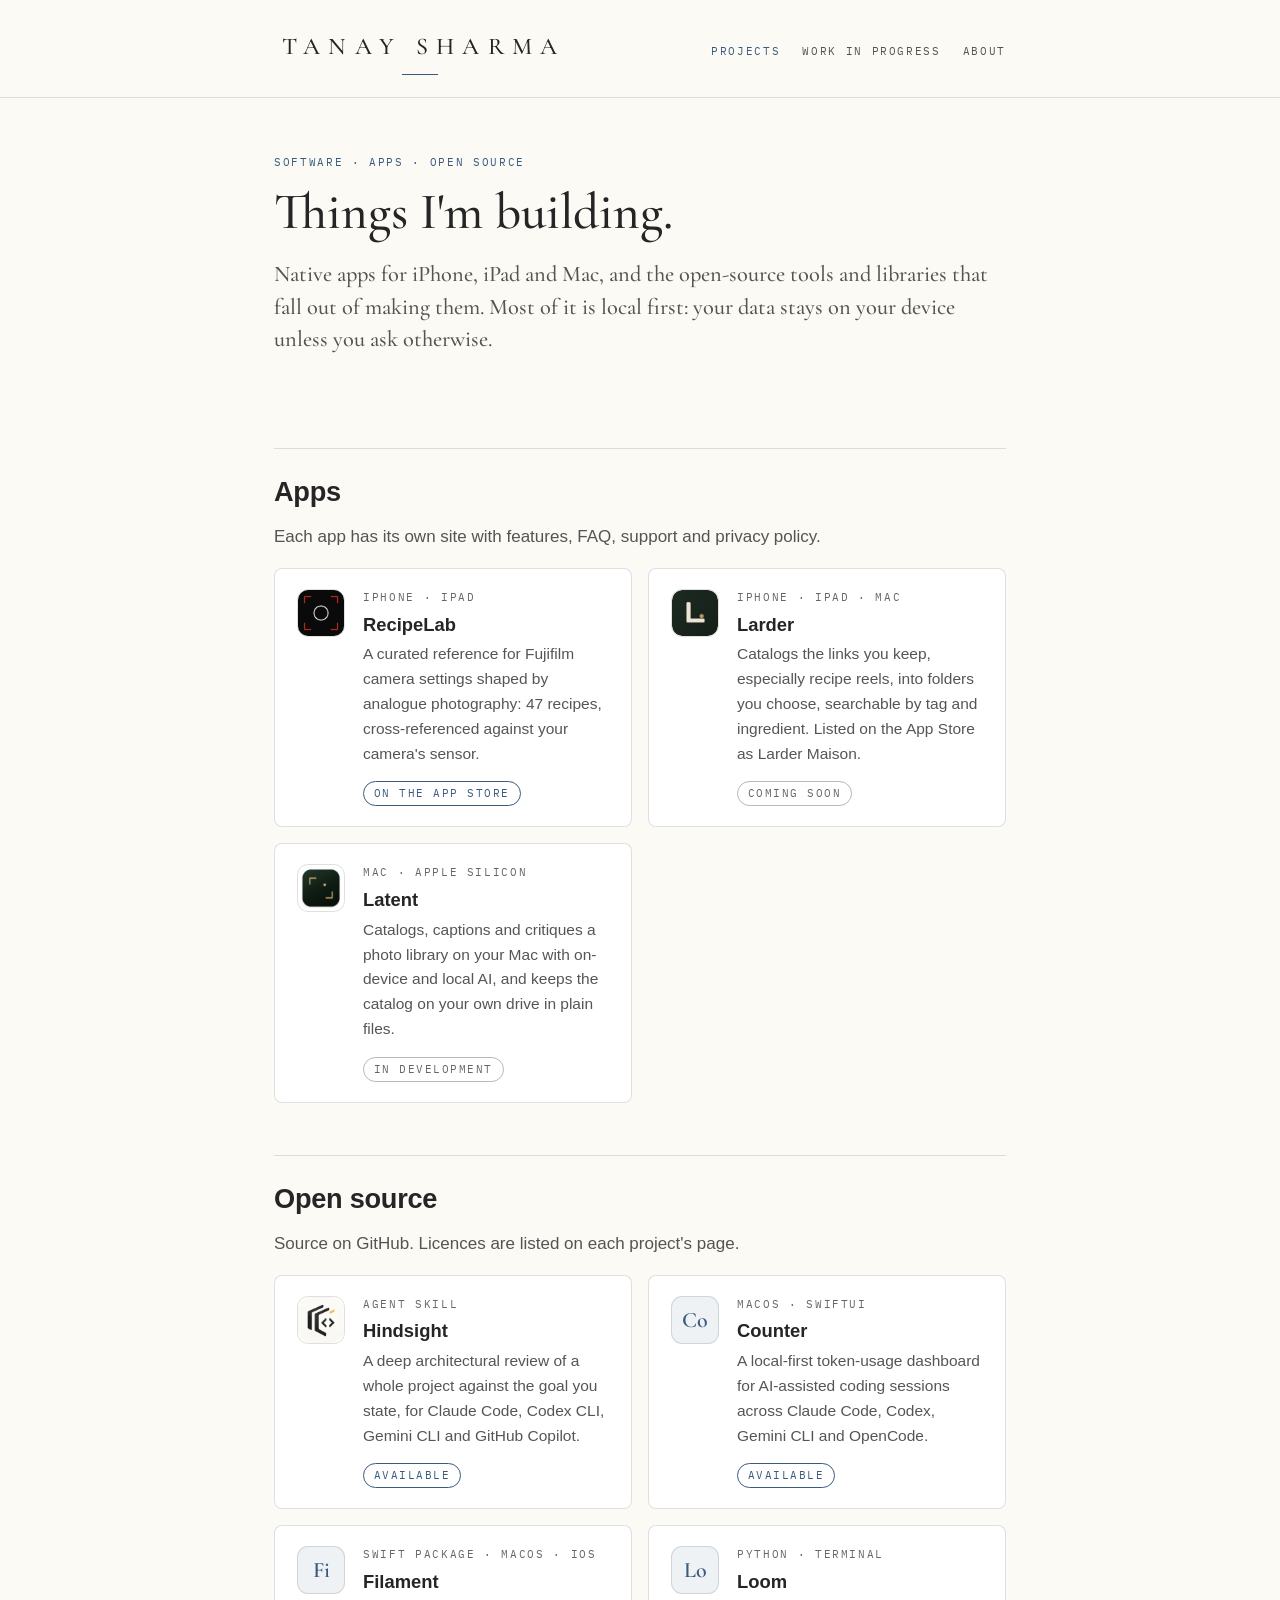
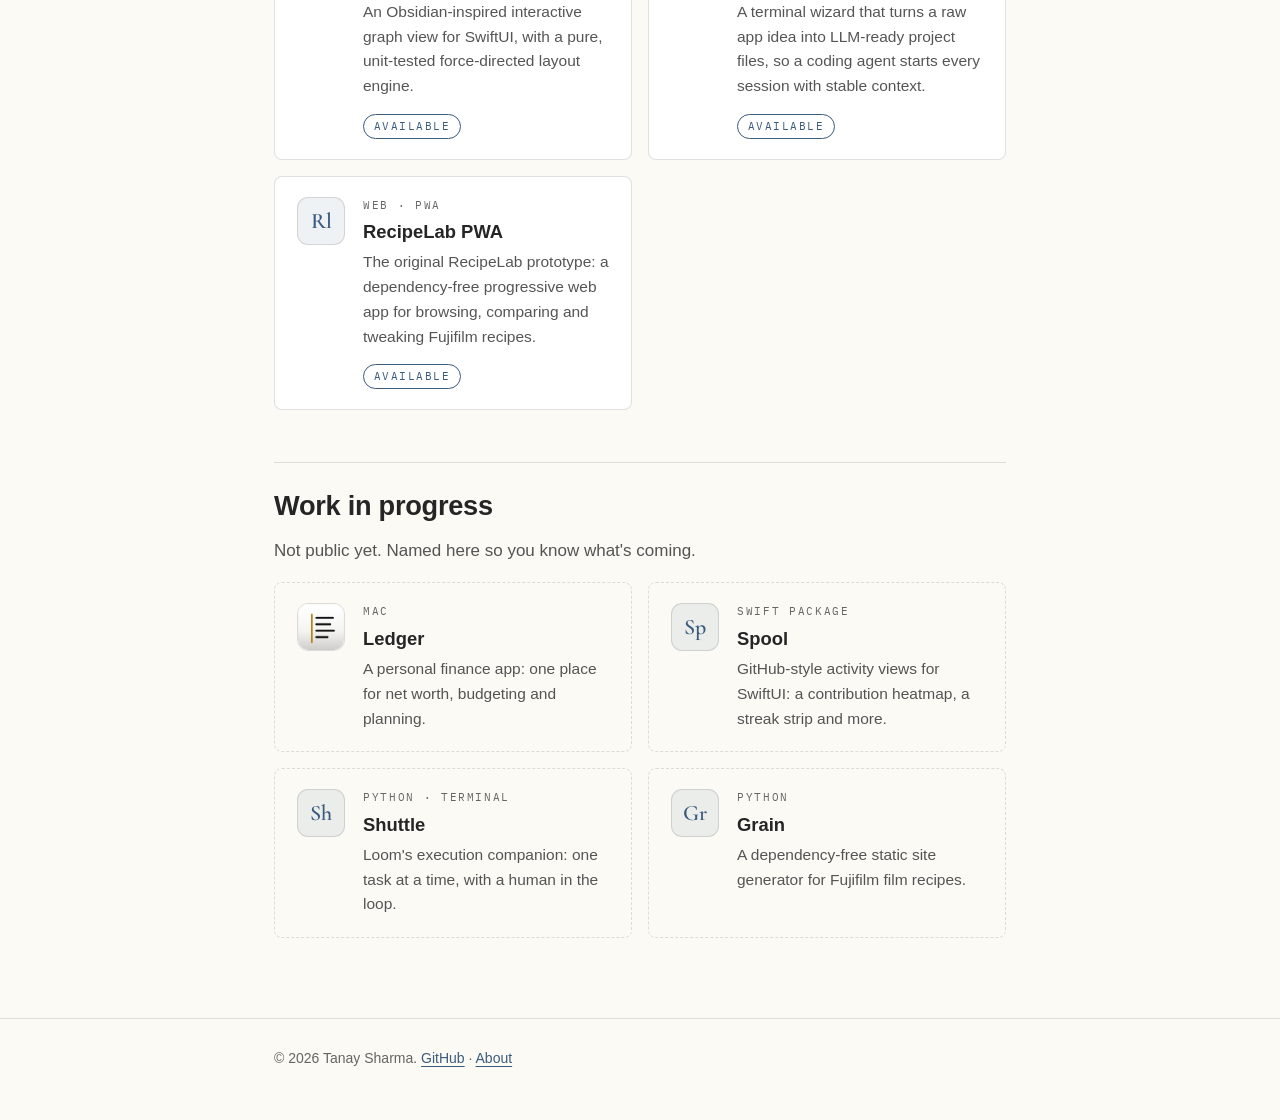
==== index.html @ 6ab2fbcd "Add portfolio site Static portfolio for tansharma.com in the same template as the product sites: ind" ====
<!DOCTYPE html>
<html lang="en">
<head>
<meta charset="utf-8">
<meta name="viewport" content="width=device-width, initial-scale=1">
<title>Tanay Sharma · Projects</title>
<meta name="description" content="Apps, open-source tools and works in progress by Tanay Sharma: RecipeLab, Larder, Latent, Hindsight, Counter, Filament, Loom and more.">
<meta name="color-scheme" content="light dark">
<link rel="icon" href="./assets/favicon-64.png" sizes="64x64">
<link rel="apple-touch-icon" href="./assets/apple-touch-icon.png">
<link rel="stylesheet" href="./site.css">
</head>
<body>
<a class="skip-link" href="#main">Skip to content</a>

<header class="site-header">
  <div class="shell site-header__inner">
    <a class="wordmark" href="./index.html" aria-label="Tanay Sharma home">
      <span class="wordmark__text">TANAY SHARMA</span>
      <span class="wordmark__rule"></span>
    </a>
    <nav class="site-nav" aria-label="Primary">
      <a href="./index.html" aria-current="page">Projects</a>
      <a href="./index.html#wip">Work in progress</a>
      <a href="./about.html">About</a>
    </nav>
  </div>
</header>

<main id="main">
  <div class="shell">

    <section class="hero">
      <p class="meta meta--accent">SOFTWARE · APPS · OPEN SOURCE</p>
      <h1>Things I'm building.</h1>
      <!-- TODO(you): replace this lede with your own words. -->
      <p class="lede">Native apps for iPhone, iPad and Mac, and the open-source tools and libraries that fall out of making them. Most of it is local first: your data stays on your device unless you ask otherwise.</p>
    </section>

    <h2 id="apps">Apps</h2>
    <p class="section-intro">Each app has its own site with features, FAQ, support and privacy policy.</p>

    <ul class="project-grid">
      <li class="project-card">
        <img class="project-card__icon" src="./assets/icons/recipelab.png" alt="" width="48" height="48">
        <div class="project-card__body">
          <p class="meta">IPHONE · IPAD</p>
          <h3><a href="https://tansharma.github.io/RecipeLab/">RecipeLab</a></h3>
          <p>A curated reference for Fujifilm camera settings shaped by analogue photography: 47 recipes, cross-referenced against your camera's sensor.</p>
          <p class="status status--shipped">On the App Store</p>
        </div>
      </li>
      <li class="project-card">
        <img class="project-card__icon" src="./assets/icons/larder.png" alt="" width="48" height="48">
        <div class="project-card__body">
          <p class="meta">IPHONE · IPAD · MAC</p>
          <h3><a href="https://lardermaison.tansharma.com/">Larder</a></h3>
          <p>Catalogs the links you keep, especially recipe reels, into folders you choose, searchable by tag and ingredient. Listed on the App Store as Larder Maison.</p>
          <p class="status">Coming soon</p>
        </div>
      </li>
      <li class="project-card">
        <img class="project-card__icon" src="./assets/icons/latent.png" alt="" width="48" height="48">
        <div class="project-card__body">
          <p class="meta">MAC · APPLE SILICON</p>
          <h3><a href="https://latent.tansharma.com/">Latent</a></h3>
          <p>Catalogs, captions and critiques a photo library on your Mac with on-device and local AI, and keeps the catalog on your own drive in plain files.</p>
          <p class="status">In development</p>
        </div>
      </li>
    </ul>

    <h2 id="open-source">Open source</h2>
    <p class="section-intro">Source on GitHub. Licences are listed on each project's page.</p>

    <ul class="project-grid">
      <li class="project-card">
        <img class="project-card__icon" src="./assets/icons/hindsight.png" alt="" width="48" height="48">
        <div class="project-card__body">
          <p class="meta">AGENT SKILL</p>
          <h3><a href="https://tansharma.github.io/hindsight/">Hindsight</a></h3>
          <p>A deep architectural review of a whole project against the goal you state, for Claude Code, Codex CLI, Gemini CLI and GitHub Copilot.</p>
          <p class="status status--shipped">Available</p>
        </div>
      </li>
      <li class="project-card">
        <span class="project-card__icon project-card__icon--mono" aria-hidden="true">Co</span>
        <div class="project-card__body">
          <p class="meta">MACOS · SWIFTUI</p>
          <h3><a href="./projects/counter.html">Counter</a></h3>
          <p>A local-first token-usage dashboard for AI-assisted coding sessions across Claude Code, Codex, Gemini CLI and OpenCode.</p>
          <p class="status status--shipped">Available</p>
        </div>
      </li>
      <li class="project-card">
        <span class="project-card__icon project-card__icon--mono" aria-hidden="true">Fi</span>
        <div class="project-card__body">
          <p class="meta">SWIFT PACKAGE · MACOS · IOS</p>
          <h3><a href="./projects/filament.html">Filament</a></h3>
          <p>An Obsidian-inspired interactive graph view for SwiftUI, with a pure, unit-tested force-directed layout engine.</p>
          <p class="status status--shipped">Available</p>
        </div>
      </li>
      <li class="project-card">
        <span class="project-card__icon project-card__icon--mono" aria-hidden="true">Lo</span>
        <div class="project-card__body">
          <p class="meta">PYTHON · TERMINAL</p>
          <h3><a href="./projects/loom.html">Loom</a></h3>
          <p>A terminal wizard that turns a raw app idea into LLM-ready project files, so a coding agent starts every session with stable context.</p>
          <p class="status status--shipped">Available</p>
        </div>
      </li>
      <li class="project-card">
        <span class="project-card__icon project-card__icon--mono" aria-hidden="true">Rl</span>
        <div class="project-card__body">
          <p class="meta">WEB · PWA</p>
          <h3><a href="./projects/recipelab-pwa.html">RecipeLab PWA</a></h3>
          <p>The original RecipeLab prototype: a dependency-free progressive web app for browsing, comparing and tweaking Fujifilm recipes.</p>
          <p class="status status--shipped">Available</p>
        </div>
      </li>
    </ul>

    <h2 id="wip">Work in progress</h2>
    <p class="section-intro">Not public yet. Named here so you know what's coming.</p>

    <ul class="project-grid">
      <li class="project-card project-card--wip">
        <img class="project-card__icon" src="./assets/icons/ledger.png" alt="" width="48" height="48">
        <div class="project-card__body">
          <p class="meta">MAC</p>
          <h3>Ledger</h3>
          <p>A personal finance app: one place for net worth, budgeting and planning.</p>
        </div>
      </li>
      <li class="project-card project-card--wip">
        <span class="project-card__icon project-card__icon--mono" aria-hidden="true">Sp</span>
        <div class="project-card__body">
          <p class="meta">SWIFT PACKAGE</p>
          <h3>Spool</h3>
          <p>GitHub-style activity views for SwiftUI: a contribution heatmap, a streak strip and more.</p>
        </div>
      </li>
      <li class="project-card project-card--wip">
        <span class="project-card__icon project-card__icon--mono" aria-hidden="true">Sh</span>
        <div class="project-card__body">
          <p class="meta">PYTHON · TERMINAL</p>
          <h3>Shuttle</h3>
          <p>Loom's execution companion: one task at a time, with a human in the loop.</p>
        </div>
      </li>
      <li class="project-card project-card--wip">
        <span class="project-card__icon project-card__icon--mono" aria-hidden="true">Gr</span>
        <div class="project-card__body">
          <p class="meta">PYTHON</p>
          <h3>Grain</h3>
          <p>A dependency-free static site generator for Fujifilm film recipes.</p>
        </div>
      </li>
    </ul>

  </div>
</main>

<footer class="site-footer">
  <div class="shell">
    <p>© 2026 Tanay Sharma. <a href="https://github.com/tansharma">GitHub</a> · <a href="./about.html">About</a></p>
  </div>
</footer>

</body>
</html>
---- site.css ----
/* tansharma.com — the portfolio, in the same family as the product sites.
 *
 * Structure, type and spacing follow latent.css (Latent-Suite/latent-site),
 * as do hindsight.css, recipelab.css and larder.css, so moving from this page
 * to any product site reads as one family. Only the palette is this site's
 * own: Hindsight's paper #fbfaf5 and ink #252525, with one cool slate accent
 * so the product icons (green, red, amber) carry the colour, not the frame.
 *
 * The rules the product sites follow apply here as well:
 * - One accent-filled action per page; everything else is outline or text.
 * - Cormorant Garamond for the wordmark, a page's own <h1> and the lede only.
 *   h2/h3 use the system body face at weight.
 * - Text meets WCAG AA (4.5:1). Slate #3b5b7e is 6.7:1 on paper; #9fb8d6 is
 *   8.5:1 on the dark surface.
 *
 * Every path here is relative. Pages under projects/ link this file as
 * ../site.css, and the font URLs below resolve against this file, not the page. */

/* ---- Fonts: self-hosted, Latin subset (the same files every product site
   ships). No external requests anywhere on this site. ---- */
@font-face {
  font-family: "Cormorant Garamond";
  src: url("./fonts/cormorant-medium.woff2") format("woff2");
  font-weight: 500;
  font-style: normal;
  font-display: swap;
}
@font-face {
  font-family: "Cormorant Garamond";
  src: url("./fonts/cormorant-semibold.woff2") format("woff2");
  font-weight: 600;
  font-style: normal;
  font-display: swap;
}
@font-face {
  font-family: "IBM Plex Mono";
  src: url("./fonts/plexmono-regular.woff2") format("woff2");
  font-weight: 400;
  font-style: normal;
  font-display: swap;
}

/* ---- Palette ----
   Light first on bare :root so a viewer with no preference still gets a
   complete palette, then dark overrides only what changes. */
:root {
  --surface: #fbfaf5;
  --surface-raised: #ffffff;
  --text: #252525;
  --text-secondary: rgba(37, 37, 37, 0.78);
  --text-quiet: rgba(37, 37, 37, 0.7);
  --accent: #3b5b7e;
  --on-accent: #fbfaf5;
  --accent-wash: rgba(59, 91, 126, 0.08);
  --hairline: rgba(37, 37, 37, 0.14);
  --hairline-strong: rgba(37, 37, 37, 0.32);

  --radius-card: 8px;
  --radius-small: 6px;
  --radius-pill: 999px;
  --measure: 68ch;

  --display: "Cormorant Garamond", Georgia, "Times New Roman", serif;
  --body: -apple-system, BlinkMacSystemFont, "Segoe UI", Roboto, "Helvetica Neue", Arial, sans-serif;
  --mono: "IBM Plex Mono", ui-monospace, SFMono-Regular, Menlo, Consolas, monospace;
}

@media (prefers-color-scheme: dark) {
  :root {
    --surface: #1a1a19;
    --surface-raised: #232322;
    --text: #fbfaf5;
    --text-secondary: rgba(251, 250, 245, 0.72);
    --text-quiet: rgba(251, 250, 245, 0.6);
    --accent: #9fb8d6;
    --on-accent: #1a1a19;
    --accent-wash: rgba(159, 184, 214, 0.1);
    --hairline: rgba(251, 250, 245, 0.12);
    --hairline-strong: rgba(251, 250, 245, 0.3);
  }
}

/* ---- Reset-ish ---- */
*,
*::before,
*::after {
  box-sizing: border-box;
}

html {
  -webkit-text-size-adjust: 100%;
}

body {
  margin: 0;
  background: var(--surface);
  color: var(--text);
  font-family: var(--body);
  font-size: 17px;
  line-height: 1.6;
  -webkit-font-smoothing: antialiased;
}

/* No italics — the product sites render em upright, and so does this one. */
em,
i,
cite,
address {
  font-style: normal;
}

img {
  max-width: 100%;
  height: auto;
}

a {
  color: var(--accent);
  text-decoration-thickness: 1px;
  text-underline-offset: 3px;
}

a:hover {
  text-decoration-thickness: 2px;
}

:focus-visible {
  outline: 2px solid var(--accent);
  outline-offset: 3px;
  border-radius: 2px;
}

.skip-link {
  position: absolute;
  left: -9999px;
  top: 0;
  background: var(--surface-raised);
  color: var(--text);
  padding: 12px 18px;
  border: 1px solid var(--hairline-strong);
  border-radius: var(--radius-small);
  z-index: 10;
}

.skip-link:focus {
  left: 16px;
  top: 16px;
}

/* ---- Layout ---- */
.shell {
  width: 100%;
  max-width: 780px;
  margin: 0 auto;
  padding: 0 24px;
}

main {
  padding: 8px 0 72px;
}

/* ---- Wordmark ----
   Built in CSS, not as an image — an external image can't reach this page's
   @font-face and would neither adapt to the current appearance nor use the
   real display face. This is the one legitimate "once per screen" use of
   Cormorant Garamond on every page, alongside the page's own <h1>. */
.wordmark {
  display: inline-block;
  text-align: center;
  text-decoration: none;
  color: inherit;
}

.wordmark__text {
  display: block;
  font-family: var(--display);
  font-weight: 500;
  font-size: 24px;
  letter-spacing: 0.34em;
  text-indent: 0.34em;
  color: var(--text);
}

.wordmark__rule {
  display: block;
  width: 36px;
  height: 1px;
  margin: 8px auto 0;
  background: var(--accent);
  border: 0;
}

/* ---- Site header / footer ---- */
.site-header {
  border-bottom: 1px solid var(--hairline);
  padding: 28px 0 22px;
}

.site-header__inner {
  display: flex;
  flex-wrap: wrap;
  gap: 18px 28px;
  align-items: center;
  justify-content: space-between;
}

.site-nav {
  display: flex;
  flex-wrap: wrap;
  gap: 22px;
}

.site-nav a {
  font-family: var(--mono);
  font-size: 11px;
  letter-spacing: 0.15em;
  text-transform: uppercase;
  color: var(--text-secondary);
  text-decoration: none;
}

.site-nav a:hover,
.site-nav a[aria-current="page"] {
  color: var(--accent);
}

.site-footer {
  border-top: 1px solid var(--hairline);
  padding: 28px 0 44px;
  color: var(--text-quiet);
  font-size: 14px;
}

.site-footer p {
  margin: 0 0 6px;
}

/* ---- Meta label — the mono small-caps signature shared with every
   product site (uppercase, tracking, IBM Plex Mono). ---- */
.meta {
  font-family: var(--mono);
  font-size: 11px;
  letter-spacing: 0.15em;
  text-transform: uppercase;
  color: var(--text-quiet);
  margin: 0 0 10px;
}

.meta--accent {
  color: var(--accent);
}

/* ---- Typography ----
   h1 is the page's one Cormorant Garamond heading, matching "once per
   screen." h2/h3 deliberately use the system body face, not the display
   face — a section break signalled by a preceding .meta label and a
   hairline, without a second typeface or a second accent. */
h1 {
  font-family: var(--display);
  font-weight: 500;
  color: var(--text);
  letter-spacing: 0;
  text-wrap: balance;
  font-size: clamp(2.3rem, 6vw, 3.2rem);
  line-height: 1.1;
  margin: 12px 0 18px;
}

h2 {
  font-family: var(--body);
  font-weight: 700;
  color: var(--text);
  letter-spacing: -0.01em;
  text-wrap: balance;
  font-size: clamp(1.4rem, 3.2vw, 1.7rem);
  line-height: 1.25;
  margin: 52px 0 14px;
  padding-top: 26px;
  border-top: 1px solid var(--hairline);
}

h3 {
  font-family: var(--body);
  font-weight: 600;
  color: var(--text);
  font-size: 1.15rem;
  line-height: 1.3;
  margin: 28px 0 8px;
}

p,
li {
  max-width: var(--measure);
}

p {
  margin: 0 0 18px;
}

ul,
ol {
  padding-left: 22px;
  margin: 0 0 18px;
}

li {
  margin-bottom: 9px;
}

strong {
  font-weight: 600;
}

code {
  font-family: var(--mono);
  font-size: 0.88em;
  color: var(--accent);
  word-break: break-word;
}

.lede {
  font-family: var(--display);
  font-size: clamp(1.2rem, 2.6vw, 1.4rem);
  line-height: 1.45;
  color: var(--text-secondary);
  margin-bottom: 32px;
}

/* ---- Cards ---- */
.card {
  background: var(--surface-raised);
  border: 1px solid var(--hairline);
  border-radius: var(--radius-card);
  padding: 22px 24px;
  margin: 0 0 16px;
}

.card > :last-child {
  margin-bottom: 0;
}

.card h3 {
  margin-top: 0;
}

/* ---- The single accent action ----
   One filled button per page, at most — everything else is outline or
   text. A second filled button would read as two competing calls to action. */
.button-accent {
  display: inline-block;
  background: var(--accent);
  color: var(--on-accent);
  font-family: var(--mono);
  font-size: 12px;
  letter-spacing: 0.14em;
  text-transform: uppercase;
  text-decoration: none;
  padding: 14px 26px;
  border-radius: var(--radius-pill);
  border: 1px solid var(--accent);
}

.button-accent:hover {
  filter: brightness(1.08);
  text-decoration: none;
}

.button-outline {
  display: inline-block;
  background: transparent;
  color: var(--text);
  font-family: var(--mono);
  font-size: 12px;
  letter-spacing: 0.14em;
  text-transform: uppercase;
  text-decoration: none;
  padding: 13px 25px;
  border-radius: var(--radius-pill);
  border: 1px solid var(--hairline-strong);
}

.button-outline:hover {
  border-color: var(--accent);
  color: var(--accent);
  text-decoration: none;
}

.actions {
  display: flex;
  flex-wrap: wrap;
  gap: 12px;
  margin: 30px 0 8px;
}

/* ---- Landing hero ---- */
.hero {
  padding: 48px 0 8px;
}

.hero__icon {
  width: 88px;
  height: 88px;
  border-radius: 19px;
  border: 1px solid var(--hairline);
  margin-bottom: 6px;
}

.feature-grid {
  display: grid;
  grid-template-columns: repeat(auto-fit, minmax(230px, 1fr));
  gap: 16px;
  margin: 12px 0 8px;
}

.feature-grid .card {
  margin: 0;
}

.feature-grid p {
  color: var(--text-secondary);
  font-size: 15.5px;
  margin: 0;
}

/* ---- FAQ ---- */
details {
  border-bottom: 1px solid var(--hairline);
  padding: 4px 0;
}

details summary {
  cursor: pointer;
  list-style: none;
  padding: 18px 34px 18px 0;
  position: relative;
  font-family: var(--body);
  font-weight: 600;
  font-size: 1.05rem;
  line-height: 1.35;
  color: var(--text);
}

details summary::-webkit-details-marker {
  display: none;
}

details summary::after {
  content: "+";
  position: absolute;
  right: 4px;
  top: 50%;
  transform: translateY(-50%);
  font-family: var(--mono);
  font-size: 17px;
  color: var(--accent);
}

details[open] summary::after {
  content: "\2212";
}

details .answer {
  padding: 0 0 14px;
  color: var(--text-secondary);
}

details .answer > :last-child {
  margin-bottom: 0;
}

/* ---- Code blocks ---- */
pre {
  background: var(--surface-raised);
  border: 1px solid var(--hairline);
  border-radius: var(--radius-small);
  padding: 16px 18px;
  overflow-x: auto;
  margin: 0 0 18px;
}

pre code {
  display: block;
  color: var(--text);
  background: none;
  font-size: 0.82rem;
  line-height: 1.55;
  white-space: pre;
}

/* ---- Definition-style rows (project facts: licence, language, status) ---- */
.rows {
  border-top: 1px solid var(--hairline);
  margin: 18px 0 26px;
}

.row {
  display: grid;
  grid-template-columns: minmax(140px, 30%) 1fr;
  gap: 8px 24px;
  padding: 15px 0;
  border-bottom: 1px solid var(--hairline);
}

.row dt {
  font-family: var(--mono);
  font-size: 11px;
  letter-spacing: 0.13em;
  text-transform: uppercase;
  color: var(--accent);
  padding-top: 3px;
}

.row dd {
  margin: 0;
  max-width: var(--measure);
  color: var(--text-secondary);
}

@media (max-width: 560px) {
  .row {
    grid-template-columns: 1fr;
    gap: 4px;
  }
}

/* ---- Callout ---- */
.callout {
  border-left: 2px solid var(--accent);
  background: var(--accent-wash);
  border-radius: 0 var(--radius-small) var(--radius-small) 0;
  padding: 16px 20px;
  margin: 0 0 22px;
}

.callout > :last-child {
  margin-bottom: 0;
}


/* ---- Project cards ----
   One card per project, the portfolio's only new component. The whole card
   is the hit target: the title link's ::after stretches over the card, so
   there is still exactly one link per card for screen readers. */
.section-intro {
  color: var(--text-secondary);
}

.project-grid {
  list-style: none;
  padding: 0;
  display: grid;
  grid-template-columns: repeat(auto-fit, minmax(300px, 1fr));
  gap: 16px;
  margin: 12px 0 8px;
}

.project-card {
  position: relative;
  display: flex;
  gap: 18px;
  align-items: flex-start;
  max-width: none;
  margin: 0;
  background: var(--surface-raised);
  border: 1px solid var(--hairline);
  border-radius: var(--radius-card);
  padding: 20px 22px;
}

.project-card:hover,
.project-card:focus-within {
  border-color: var(--hairline-strong);
}

.project-card__icon {
  flex: none;
  width: 48px;
  height: 48px;
  border-radius: 11px;
  border: 1px solid var(--hairline);
}

/* A project with no app icon gets a typeset monogram tile instead, drawn
   here rather than as an image so it follows the current appearance. */
.project-card__icon--mono {
  display: flex;
  align-items: center;
  justify-content: center;
  background: var(--accent-wash);
  color: var(--accent);
  font-family: var(--display);
  font-weight: 600;
  font-size: 22px;
  line-height: 1;
}

/* The same monogram at hero size, for a project page with no app icon. */
.hero__icon.project-card__icon--mono {
  width: 88px;
  height: 88px;
  border-radius: 19px;
  font-size: 38px;
}

.project-card__body {
  min-width: 0;
}

.project-card p.meta {
  font-size: 11px;
  color: var(--text-quiet);
  margin-bottom: 6px;
}

.project-card h3 {
  margin: 0 0 6px;
}

.project-card h3 a {
  color: var(--text);
  text-decoration: none;
}

.project-card h3 a::after {
  content: "";
  position: absolute;
  inset: 0;
  border-radius: var(--radius-card);
}

.project-card:hover h3 a {
  color: var(--accent);
}

.project-card p {
  color: var(--text-secondary);
  font-size: 15.5px;
  margin: 0 0 12px;
}

.project-card > .project-card__body > :last-child {
  margin-bottom: 0;
}

/* Work in progress: named, not linked. A dashed edge says "not yet" without
   a second colour. */
.project-card--wip {
  background: transparent;
  border-style: dashed;
}

.project-card--wip:hover {
  border-color: var(--hairline);
}

/* ---- Status pill ---- */
.status {
  display: inline-block;
  font-family: var(--mono);
  font-size: 10.5px;
  letter-spacing: 0.14em;
  text-transform: uppercase;
  color: var(--text-quiet);
  border: 1px solid var(--hairline-strong);
  border-radius: var(--radius-pill);
  padding: 3px 10px;
}

.project-card p.status {
  font-size: 10.5px;
  color: var(--text-quiet);
}

.project-card p.status--shipped {
  color: var(--accent);
  border-color: var(--accent);
}

/* ---- Print ---- */
@media print {
  :root {
    --surface: #fff;
    --surface-raised: #fff;
    --text: #000;
    --text-secondary: #333;
    --text-quiet: #555;
    --accent: #2b4561;
    --hairline: #ccc;
  }

  body {
    font-size: 11.5pt;
  }

  .site-nav,
  .skip-link,
  .actions {
    display: none;
  }

  a {
    color: #000;
    text-decoration: none;
  }

  main a[href^="http"]::after {
    content: " (" attr(href) ")";
    font-family: var(--mono);
    font-size: 9pt;
    color: #555;
  }

  .project-card h3 a::after {
    position: static;
  }

  .project-card {
    break-inside: avoid;
  }

  h2 {
    break-after: avoid;
  }
}
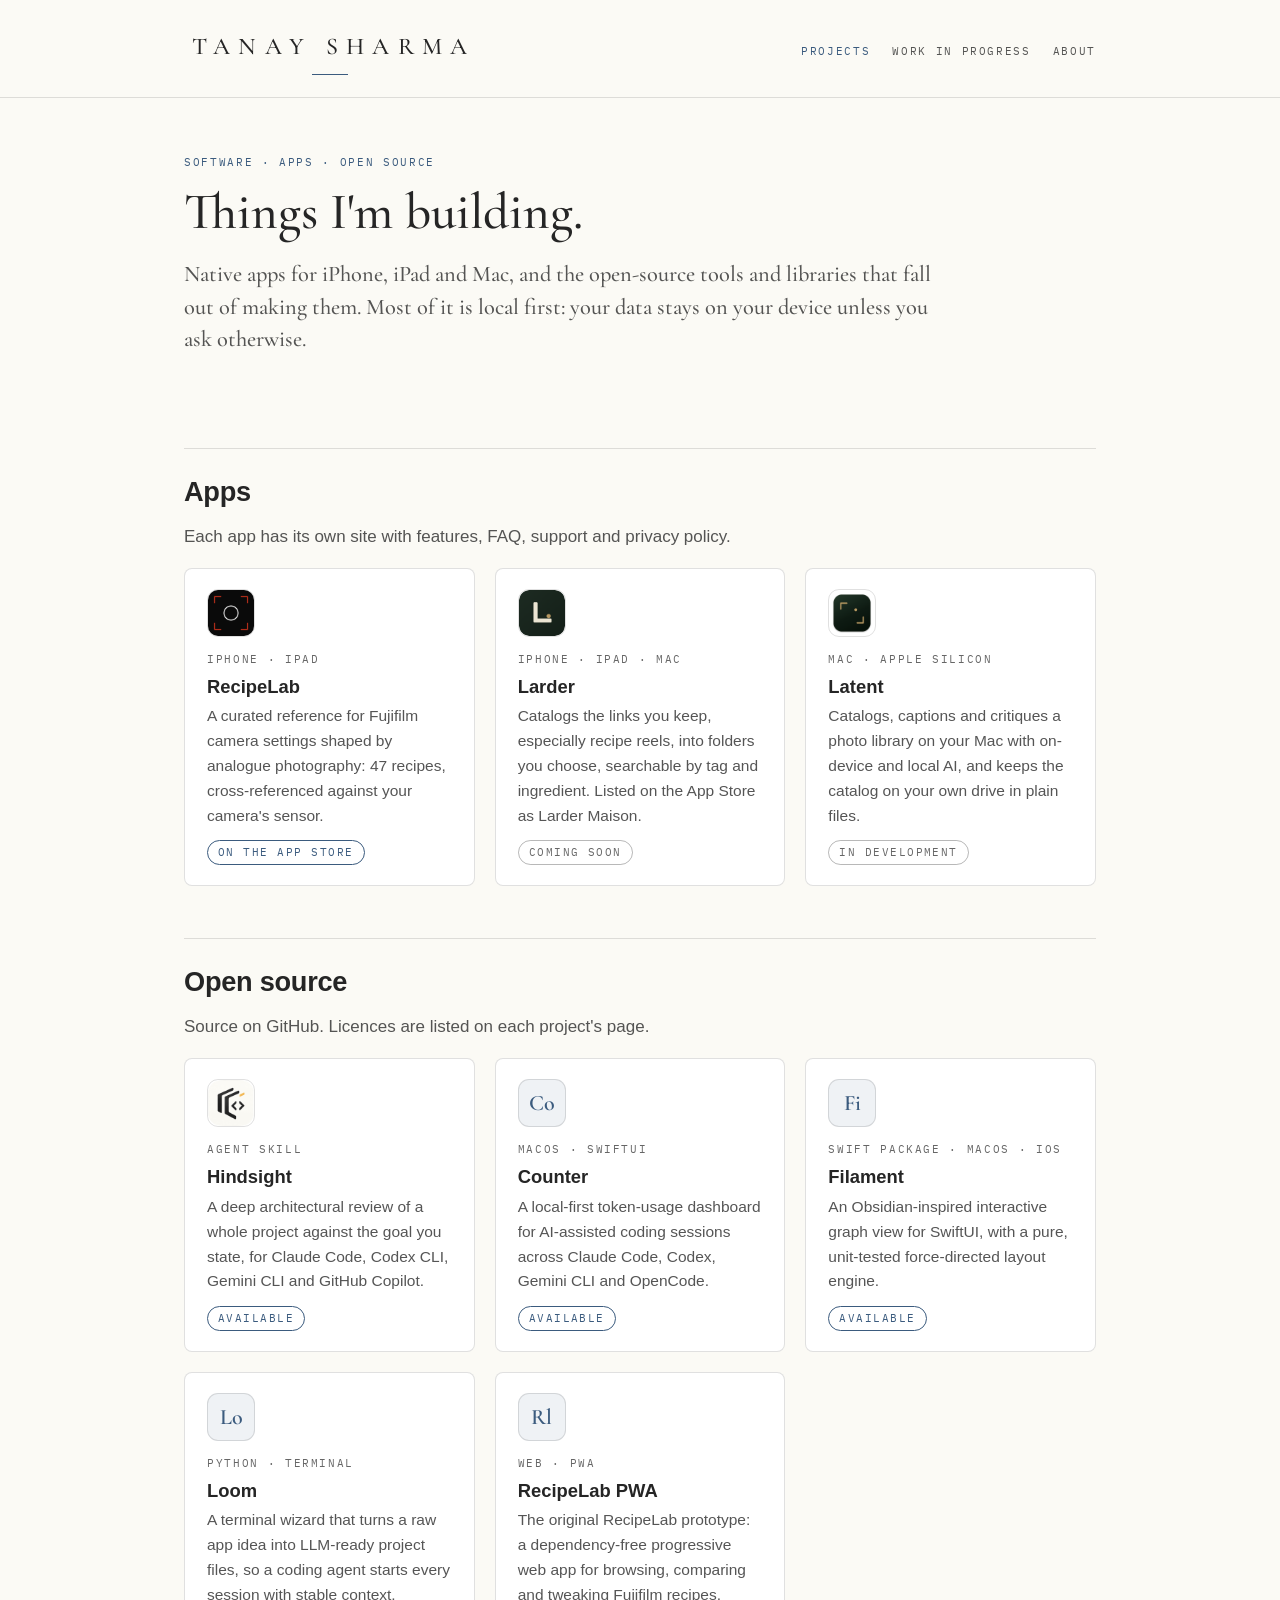
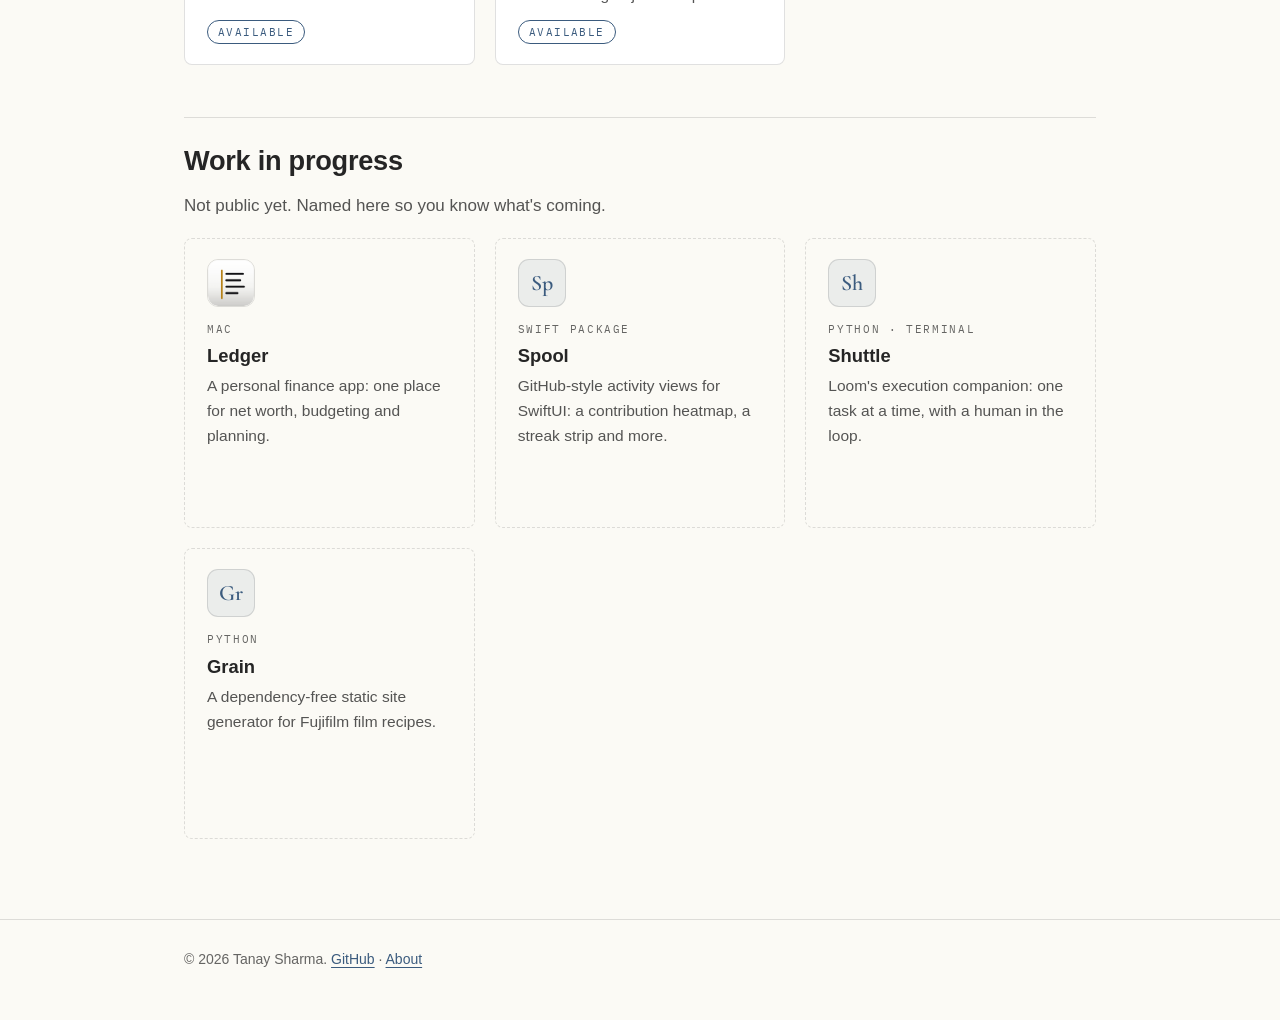
==== commit ba99116d: "Square project tiles, three to a row; version the stylesheet Widen the shell to 960px so three squar" ====
--- a/index.html
+++ b/index.html
@@ -8,7 +8,7 @@
 <meta name="color-scheme" content="light dark">
 <link rel="icon" href="./assets/favicon-64.png" sizes="64x64">
 <link rel="apple-touch-icon" href="./assets/apple-touch-icon.png">
-<link rel="stylesheet" href="./site.css">
+<link rel="stylesheet" href="./site.css?v=3">
 </head>
 <body>
 <a class="skip-link" href="#main">Skip to content</a>
--- a/site.css
+++ b/site.css
@@ -2,8 +2,9 @@
  *
  * Structure, type and spacing follow latent.css (Latent-Suite/latent-site),
  * as do hindsight.css, recipelab.css and larder.css, so moving from this page
- * to any product site reads as one family. Only the palette is this site's
- * own: Hindsight's paper #fbfaf5 and ink #252525, with one cool slate accent
+ * to any product site reads as one family. Two things are this site's own:
+ * a wider shell (960px, not 780px) so the project index fits three square
+ * tiles to a row, and the palette: Hindsight's paper #fbfaf5 and ink #252525, with one cool slate accent
  * so the product icons (green, red, amber) carry the colour, not the frame.
  *
  * The rules the product sites follow apply here as well:
@@ -150,7 +151,7 @@
 /* ---- Layout ---- */
 .shell {
   width: 100%;
-  max-width: 780px;
+  max-width: 960px;
   margin: 0 auto;
   padding: 0 24px;
 }
@@ -407,7 +408,7 @@
 
 .feature-grid {
   display: grid;
-  grid-template-columns: repeat(auto-fit, minmax(230px, 1fr));
+  grid-template-columns: repeat(auto-fit, minmax(300px, 1fr));
   gap: 16px;
   margin: 12px 0 8px;
 }
@@ -538,7 +539,10 @@
 
 
 /* ---- Project cards ----
-   One card per project, the portfolio's only new component. The whole card
+   One card per project, the portfolio's only new component. Square tiles,
+   three to a row in the 960px shell, with the icon above the text. The
+   260px minimum drops the grid to two columns, then one, as the viewport
+   narrows; aspect-ratio is a floor, so a tile grows if its text needs it. The whole card
    is the hit target: the title link's ::after stretches over the card, so
    there is still exactly one link per card for screen readers. */
 .section-intro {
@@ -549,15 +553,17 @@
   list-style: none;
   padding: 0;
   display: grid;
-  grid-template-columns: repeat(auto-fit, minmax(300px, 1fr));
-  gap: 16px;
+  grid-template-columns: repeat(auto-fill, minmax(260px, 1fr));
+  gap: 20px;
   margin: 12px 0 8px;
 }
 
 .project-card {
+  aspect-ratio: 1 / 1;
   position: relative;
   display: flex;
-  gap: 18px;
+  flex-direction: column;
+  gap: 14px;
   align-items: flex-start;
   max-width: none;
   margin: 0;
@@ -603,6 +609,10 @@
 }
 
 .project-card__body {
+  flex: 1;
+  align-self: stretch;
+  display: flex;
+  flex-direction: column;
   min-width: 0;
 }
 
@@ -667,8 +677,10 @@
 }
 
 .project-card p.status {
+  align-self: flex-start;
   font-size: 10.5px;
   color: var(--text-quiet);
+  margin-top: auto;
 }
 
 .project-card p.status--shipped {
